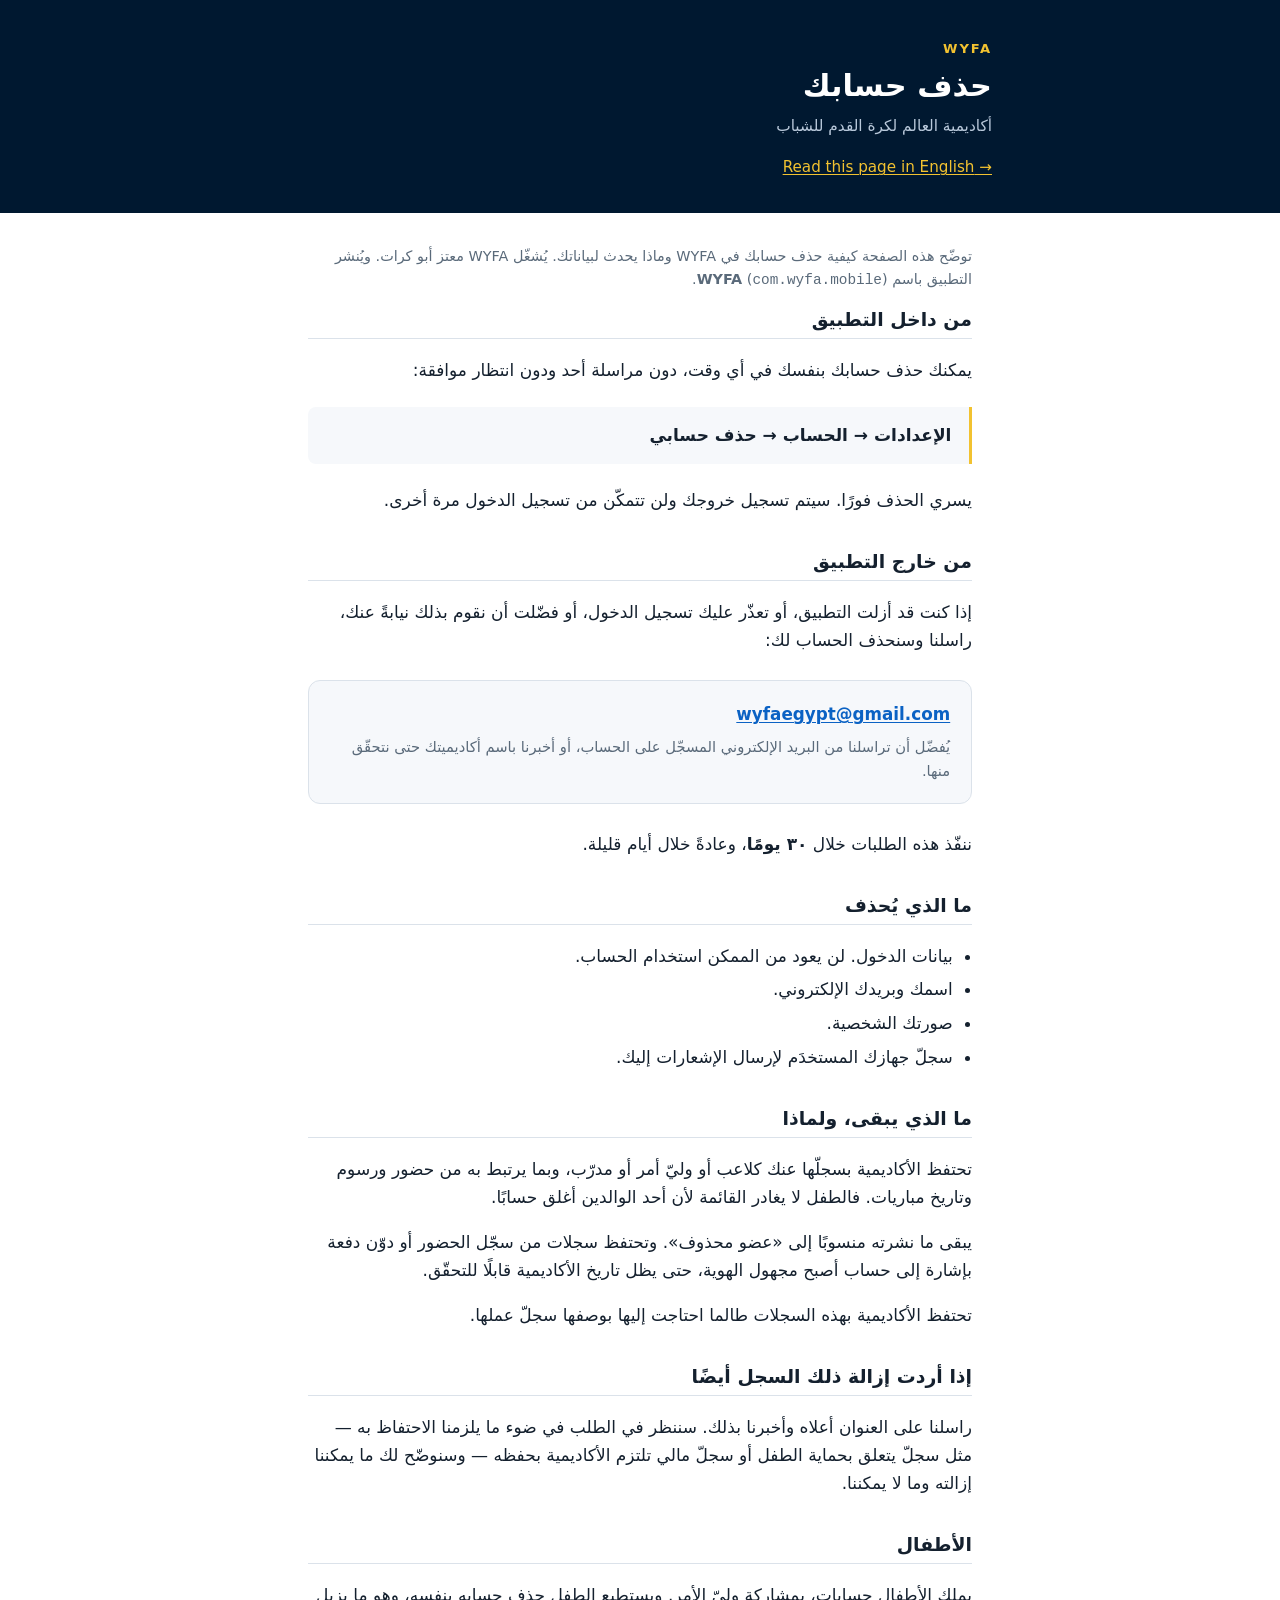
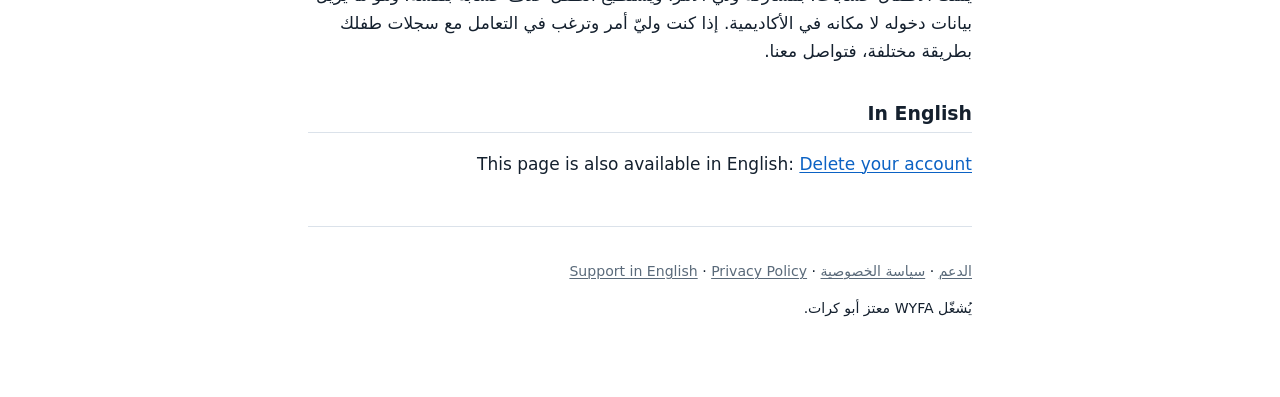
==== delete-account-ar.html @ bfca1214 "A deletion page for people who no longer have the app Google Play requires an app that offers accoun" ====
<!doctype html>
<html lang="ar" dir="rtl">
<head>
<meta charset="utf-8">
<meta name="viewport" content="width=device-width, initial-scale=1">
<title>WYFA — حذف الحساب</title>
<link rel="stylesheet" href="style.css">
</head>
<body>

<header>
  <div class="wrap">
    <p class="mark">WYFA</p>
    <h1>حذف حسابك</h1>
    <p>أكاديمية العالم لكرة القدم للشباب</p>
    <p class="langswitch"><a href="delete-account.html">&rarr; Read this page in English</a></p>
  </div>
</header>

<main>

<p class="updated">توضّح هذه الصفحة كيفية حذف حسابك في WYFA وماذا يحدث لبياناتك.
يُشغّل WYFA معتز أبو كرات. ويُنشر التطبيق باسم <strong>WYFA</strong>
(<code>com.wyfa.mobile</code>).</p>

<h2>من داخل التطبيق</h2>
<p>يمكنك حذف حسابك بنفسك في أي وقت، دون مراسلة أحد ودون انتظار موافقة:</p>
<div class="callout">
  <p style="margin:0"><strong>الإعدادات &rarr; الحساب &rarr; حذف حسابي</strong></p>
</div>
<p>يسري الحذف فورًا. سيتم تسجيل خروجك ولن تتمكّن من تسجيل الدخول مرة أخرى.</p>

<h2>من خارج التطبيق</h2>
<p>إذا كنت قد أزلت التطبيق، أو تعذّر عليك تسجيل الدخول، أو فضّلت أن نقوم بذلك
نيابةً عنك، راسلنا وسنحذف الحساب لك:</p>
<div class="contact">
  <p style="margin:0"><a href="mailto:wyfaegypt@gmail.com?subject=%D8%B7%D9%84%D8%A8%20%D8%AD%D8%B0%D9%81%20%D8%AD%D8%B3%D8%A7%D8%A8">wyfaegypt@gmail.com</a></p>
  <p style="margin:.4rem 0 0; color:var(--muted); font-size:.92rem">
  يُفضّل أن تراسلنا من البريد الإلكتروني المسجّل على الحساب، أو أخبرنا باسم
  أكاديميتك حتى نتحقّق منها.</p>
</div>
<p>ننفّذ هذه الطلبات خلال <strong>٣٠ يومًا</strong>، وعادةً خلال أيام قليلة.</p>

<h2>ما الذي يُحذف</h2>
<ul>
  <li>بيانات الدخول. لن يعود من الممكن استخدام الحساب.</li>
  <li>اسمك وبريدك الإلكتروني.</li>
  <li>صورتك الشخصية.</li>
  <li>سجلّ جهازك المستخدَم لإرسال الإشعارات إليك.</li>
</ul>

<h2>ما الذي يبقى، ولماذا</h2>
<p>تحتفظ الأكاديمية بسجلّها عنك كلاعب أو وليّ أمر أو مدرّب، وبما يرتبط به من
حضور ورسوم وتاريخ مباريات. فالطفل لا يغادر القائمة لأن أحد الوالدين أغلق
حسابًا.</p>
<p>يبقى ما نشرته منسوبًا إلى «عضو محذوف». وتحتفظ سجلات من سجّل الحضور أو دوّن
دفعة بإشارة إلى حساب أصبح مجهول الهوية، حتى يظل تاريخ الأكاديمية قابلًا
للتحقّق.</p>
<p>تحتفظ الأكاديمية بهذه السجلات طالما احتاجت إليها بوصفها سجلّ عملها.</p>

<h2>إذا أردت إزالة ذلك السجل أيضًا</h2>
<p>راسلنا على العنوان أعلاه وأخبرنا بذلك. سننظر في الطلب في ضوء ما يلزمنا
الاحتفاظ به — مثل سجلّ يتعلق بحماية الطفل أو سجلّ مالي تلتزم الأكاديمية بحفظه —
وسنوضّح لك ما يمكننا إزالته وما لا يمكننا.</p>

<h2>الأطفال</h2>
<p>يملك الأطفال حسابات، بمشاركة وليّ الأمر. ويستطيع الطفل حذف حسابه بنفسه، وهو
ما يزيل بيانات دخوله لا مكانه في الأكاديمية. إذا كنت وليّ أمر وترغب في التعامل
مع سجلات طفلك بطريقة مختلفة، فتواصل معنا.</p>

<h2>In English</h2>
<p>This page is also available in English:
<a href="delete-account.html">Delete your account</a></p>

<footer>
  <p><a href="support-ar.html">الدعم</a> &middot;
     <a href="privacy-ar.html">سياسة الخصوصية</a> &middot;
     <a href="index.html">Support in English</a> &middot;
     <a href="privacy.html">Privacy Policy</a></p>
  <p>يُشغّل WYFA معتز أبو كرات.</p>
</footer>

</main>
</body>
</html>
---- style.css ----
/* WYFA — public legal and support pages.
   One stylesheet for all three pages. Logical properties throughout, so the
   Arabic page needs nothing but dir="rtl" on <html>. */

:root {
  --navy:   #001830;
  --navy-2: #0a2540;
  --gold:   #f2c230;
  --ink:    #14202e;
  --muted:  #5a6a7a;
  --line:   #dbe2ea;
  --bg:     #ffffff;
  --bg-alt: #f6f8fb;
}

@media (prefers-color-scheme: dark) {
  :root {
    --ink:    #e8eef5;
    --muted:  #9fb0c2;
    --line:   #24384f;
    --bg:     #04101f;
    --bg-alt: #0a1c30;
  }
}

* { box-sizing: border-box; }

body {
  margin: 0;
  background: var(--bg);
  color: var(--ink);
  font: 17px/1.65 -apple-system, BlinkMacSystemFont, "Segoe UI", system-ui, sans-serif;
  -webkit-text-size-adjust: 100%;
}

header {
  background: var(--navy);
  color: #fff;
  padding: 2.4rem 1.25rem 2rem;
}

header .wrap { max-width: 44rem; margin-inline: auto; }

header .mark {
  font-weight: 800;
  letter-spacing: .14em;
  color: var(--gold);
  font-size: .82rem;
  margin: 0 0 .5rem;
}

header h1 { margin: 0; font-size: 1.9rem; line-height: 1.2; }
header p  { margin: .6rem 0 0; color: #b9c9db; font-size: .96rem; }

main { max-width: 44rem; margin-inline: auto; padding: 2rem 1.25rem 4rem; }

h2 {
  margin: 2.2rem 0 .6rem;
  font-size: 1.18rem;
  line-height: 1.3;
  padding-block-end: .4rem;
  border-block-end: 1px solid var(--line);
}

h2:first-of-type { margin-block-start: .5rem; }

p, li { color: var(--ink); }
ul { padding-inline-start: 1.2rem; }
li { margin-block: .35rem; }
strong { font-weight: 650; }

a { color: #0b62c4; text-decoration-thickness: 1px; text-underline-offset: 2px; }
@media (prefers-color-scheme: dark) { a { color: #6fb3ff; } }

.updated { color: var(--muted); font-size: .9rem; margin-block-start: 0; }

.callout {
  background: var(--bg-alt);
  border-inline-start: 3px solid var(--gold);
  padding: .9rem 1.1rem;
  border-radius: 0 8px 8px 0;
  margin: 1.4rem 0;
}
[dir="rtl"] .callout { border-radius: 8px 0 0 8px; }

.contact {
  background: var(--bg-alt);
  border: 1px solid var(--line);
  border-radius: 12px;
  padding: 1.2rem 1.3rem;
  margin: 1.6rem 0;
}
.contact a { font-weight: 650; font-size: 1.05rem; }

.langswitch { margin-block-start: 1rem; font-size: .95rem; }
.langswitch a { color: var(--gold); }

footer {
  border-block-start: 1px solid var(--line);
  margin-block-start: 3rem;
  padding-block-start: 1.2rem;
  color: var(--muted);
  font-size: .88rem;
}

footer a { color: var(--muted); }
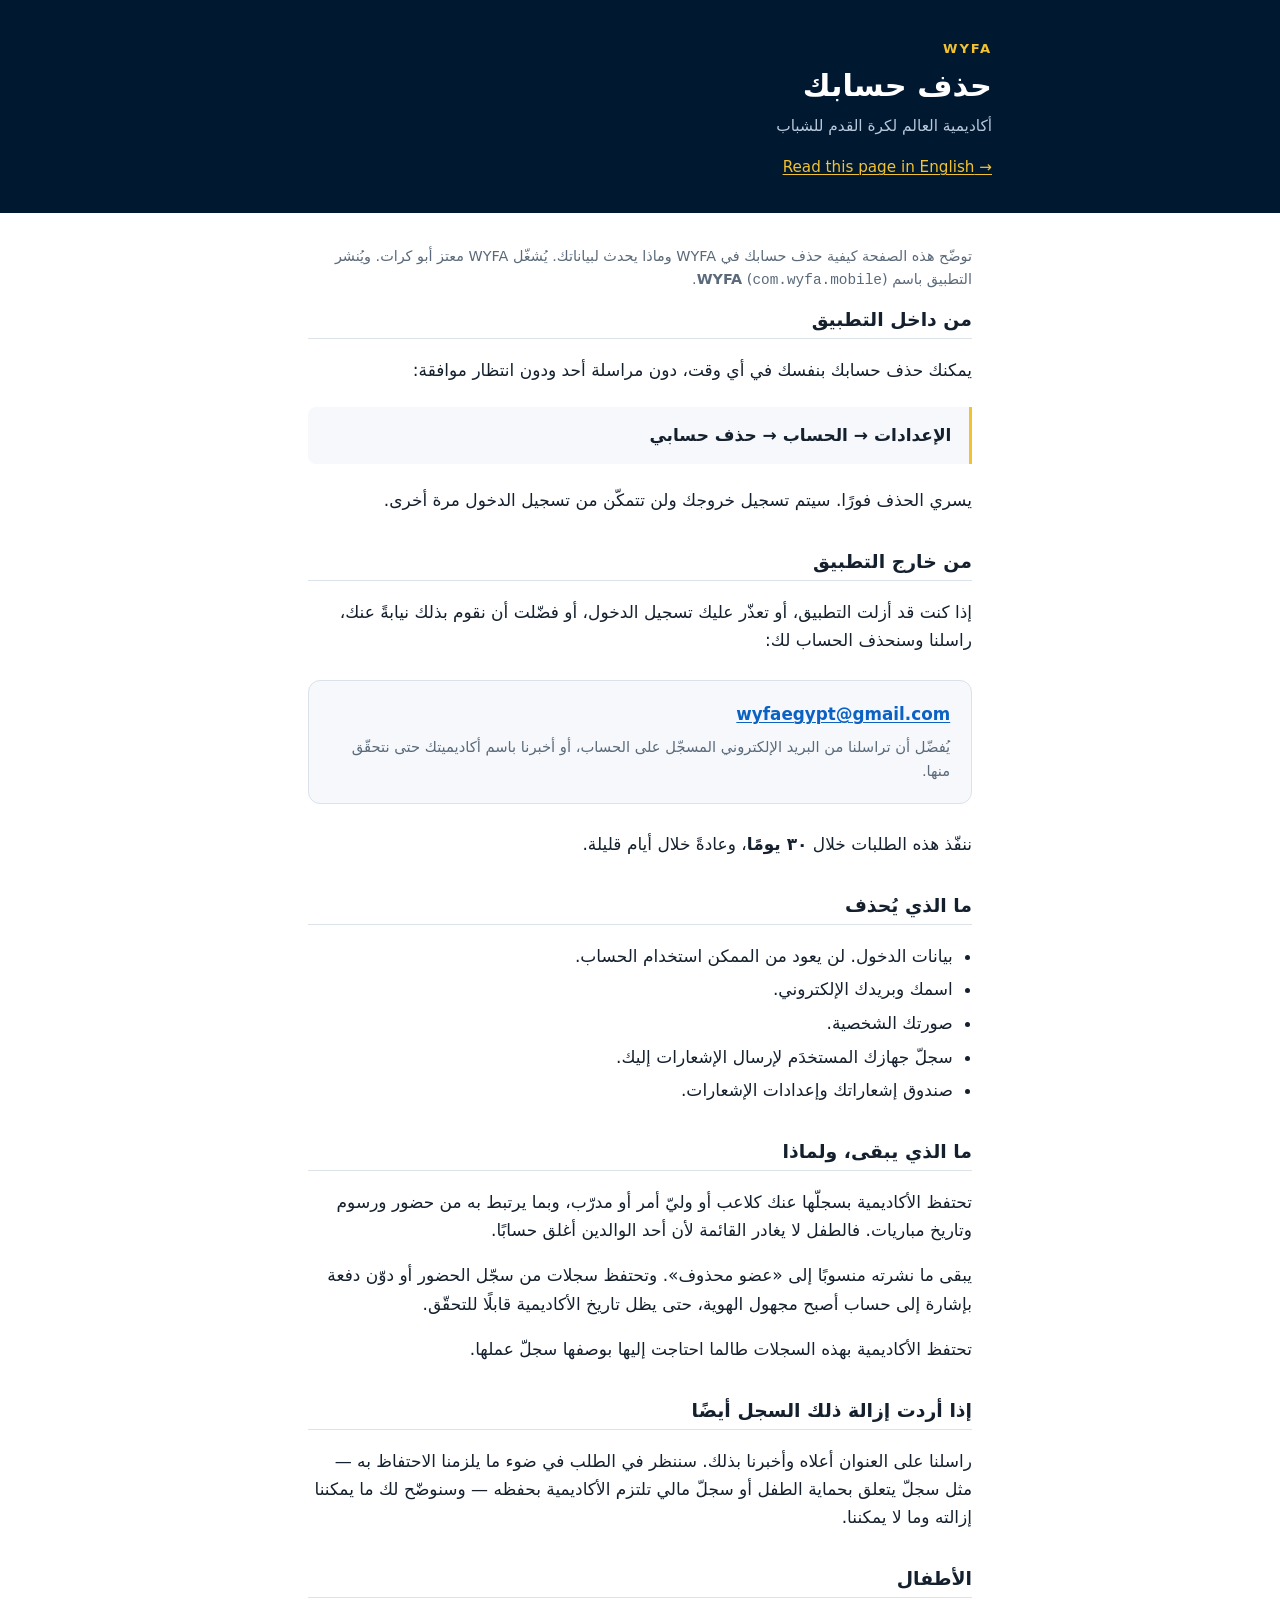
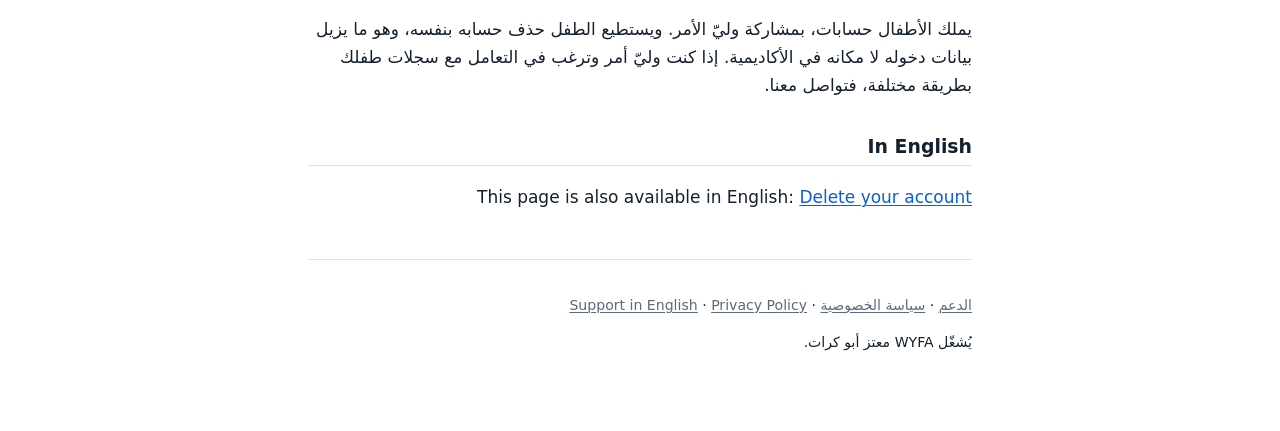
==== commit 636d5f19: "The policy names the notification inbox, what happens when a player leaves the academy, and that del" ====
--- a/delete-account-ar.html
+++ b/delete-account-ar.html
@@ -47,6 +47,7 @@
   <li>اسمك وبريدك الإلكتروني.</li>
   <li>صورتك الشخصية.</li>
   <li>سجلّ جهازك المستخدَم لإرسال الإشعارات إليك.</li>
+  <li>صندوق إشعاراتك وإعدادات الإشعارات.</li>
 </ul>
 
 <h2>ما الذي يبقى، ولماذا</h2>
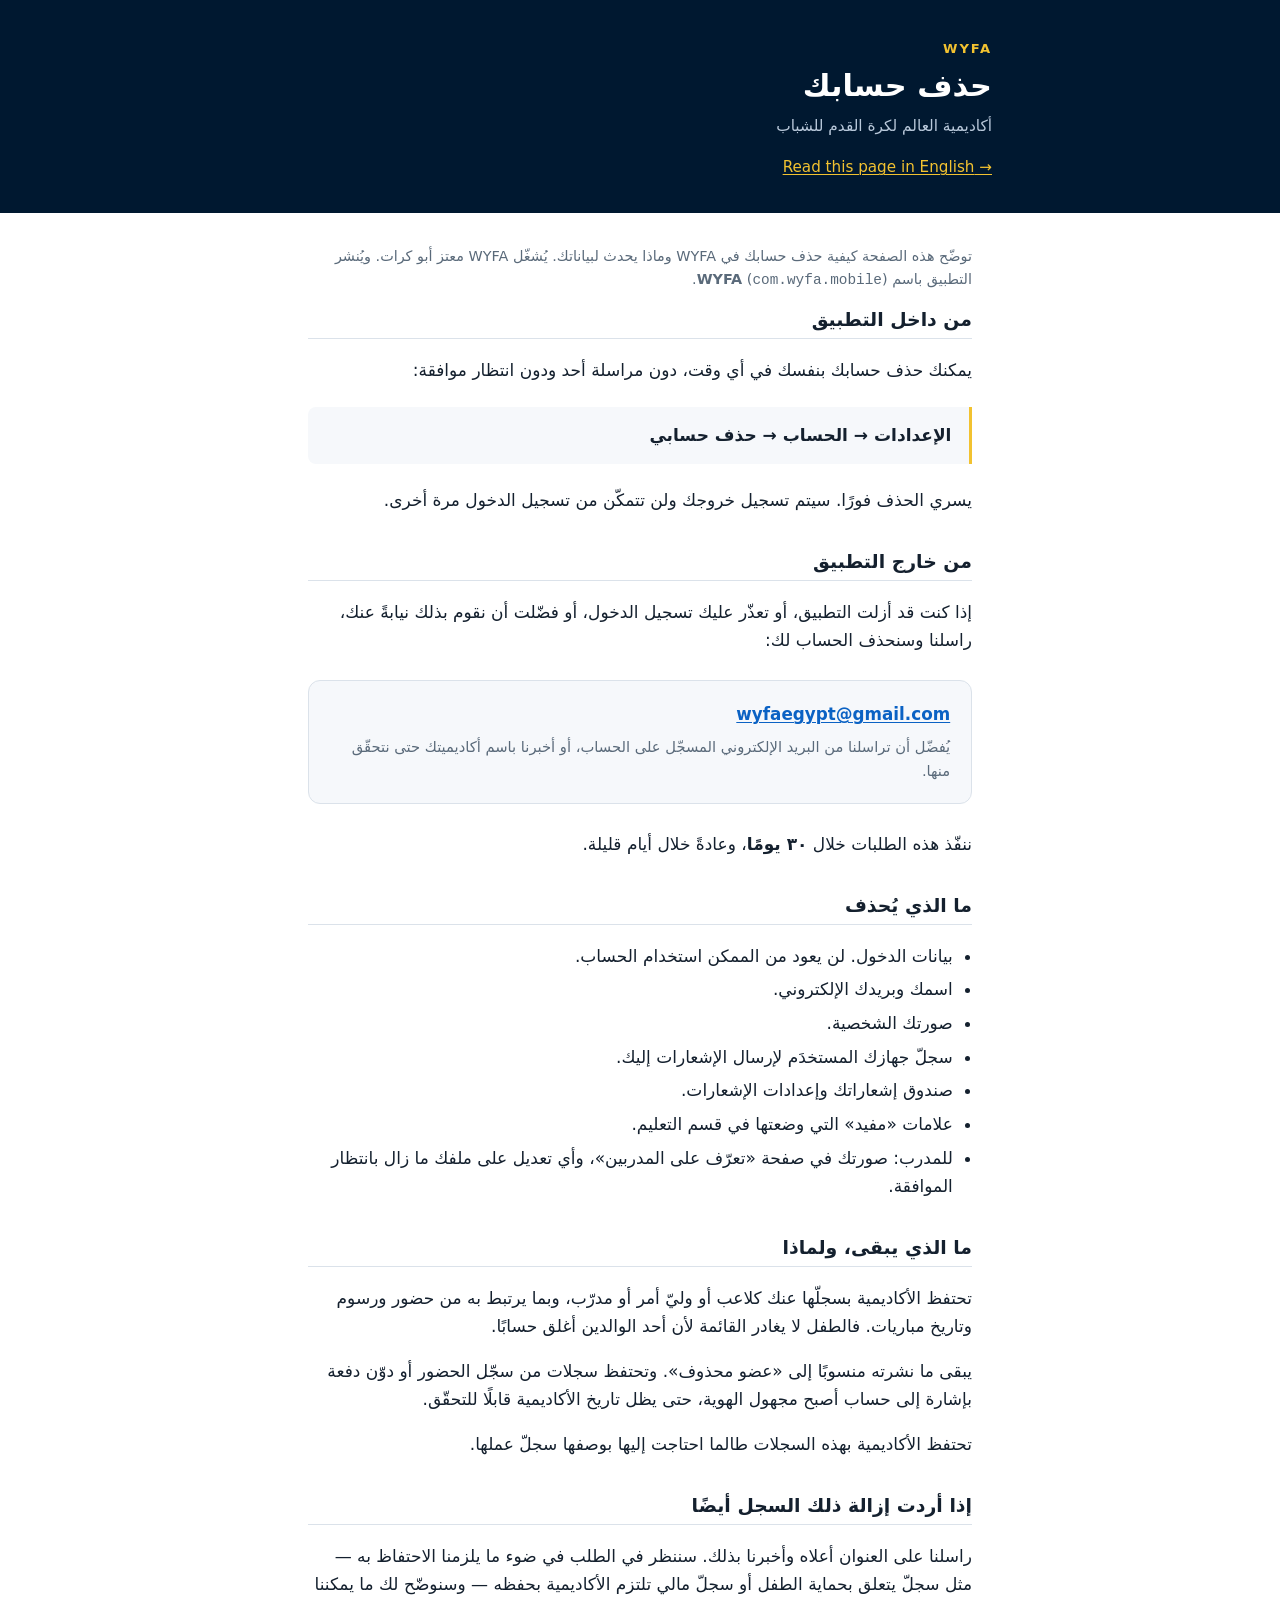
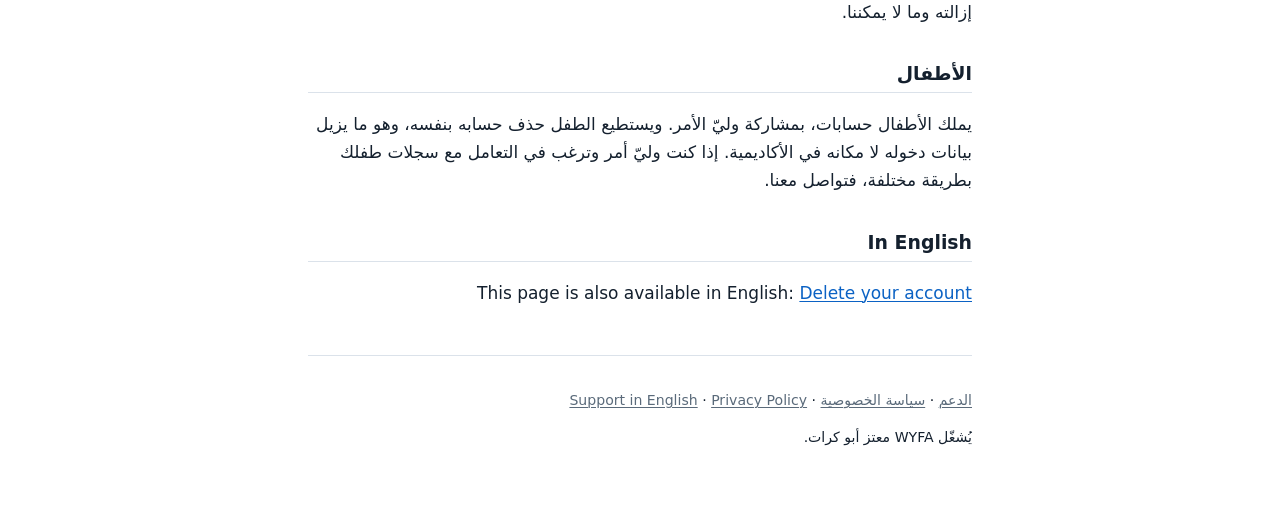
==== commit 7aa14825: "The policy describes Meet the Coaches and the Education feed, says what deleting an account now also" ====
--- a/delete-account-ar.html
+++ b/delete-account-ar.html
@@ -48,6 +48,9 @@
   <li>صورتك الشخصية.</li>
   <li>سجلّ جهازك المستخدَم لإرسال الإشعارات إليك.</li>
   <li>صندوق إشعاراتك وإعدادات الإشعارات.</li>
+  <li>علامات «مفيد» التي وضعتها في قسم التعليم.</li>
+  <li>للمدرب: صورتك في صفحة «تعرّف على المدربين»، وأي تعديل على ملفك ما زال
+  بانتظار الموافقة.</li>
 </ul>
 
 <h2>ما الذي يبقى، ولماذا</h2>
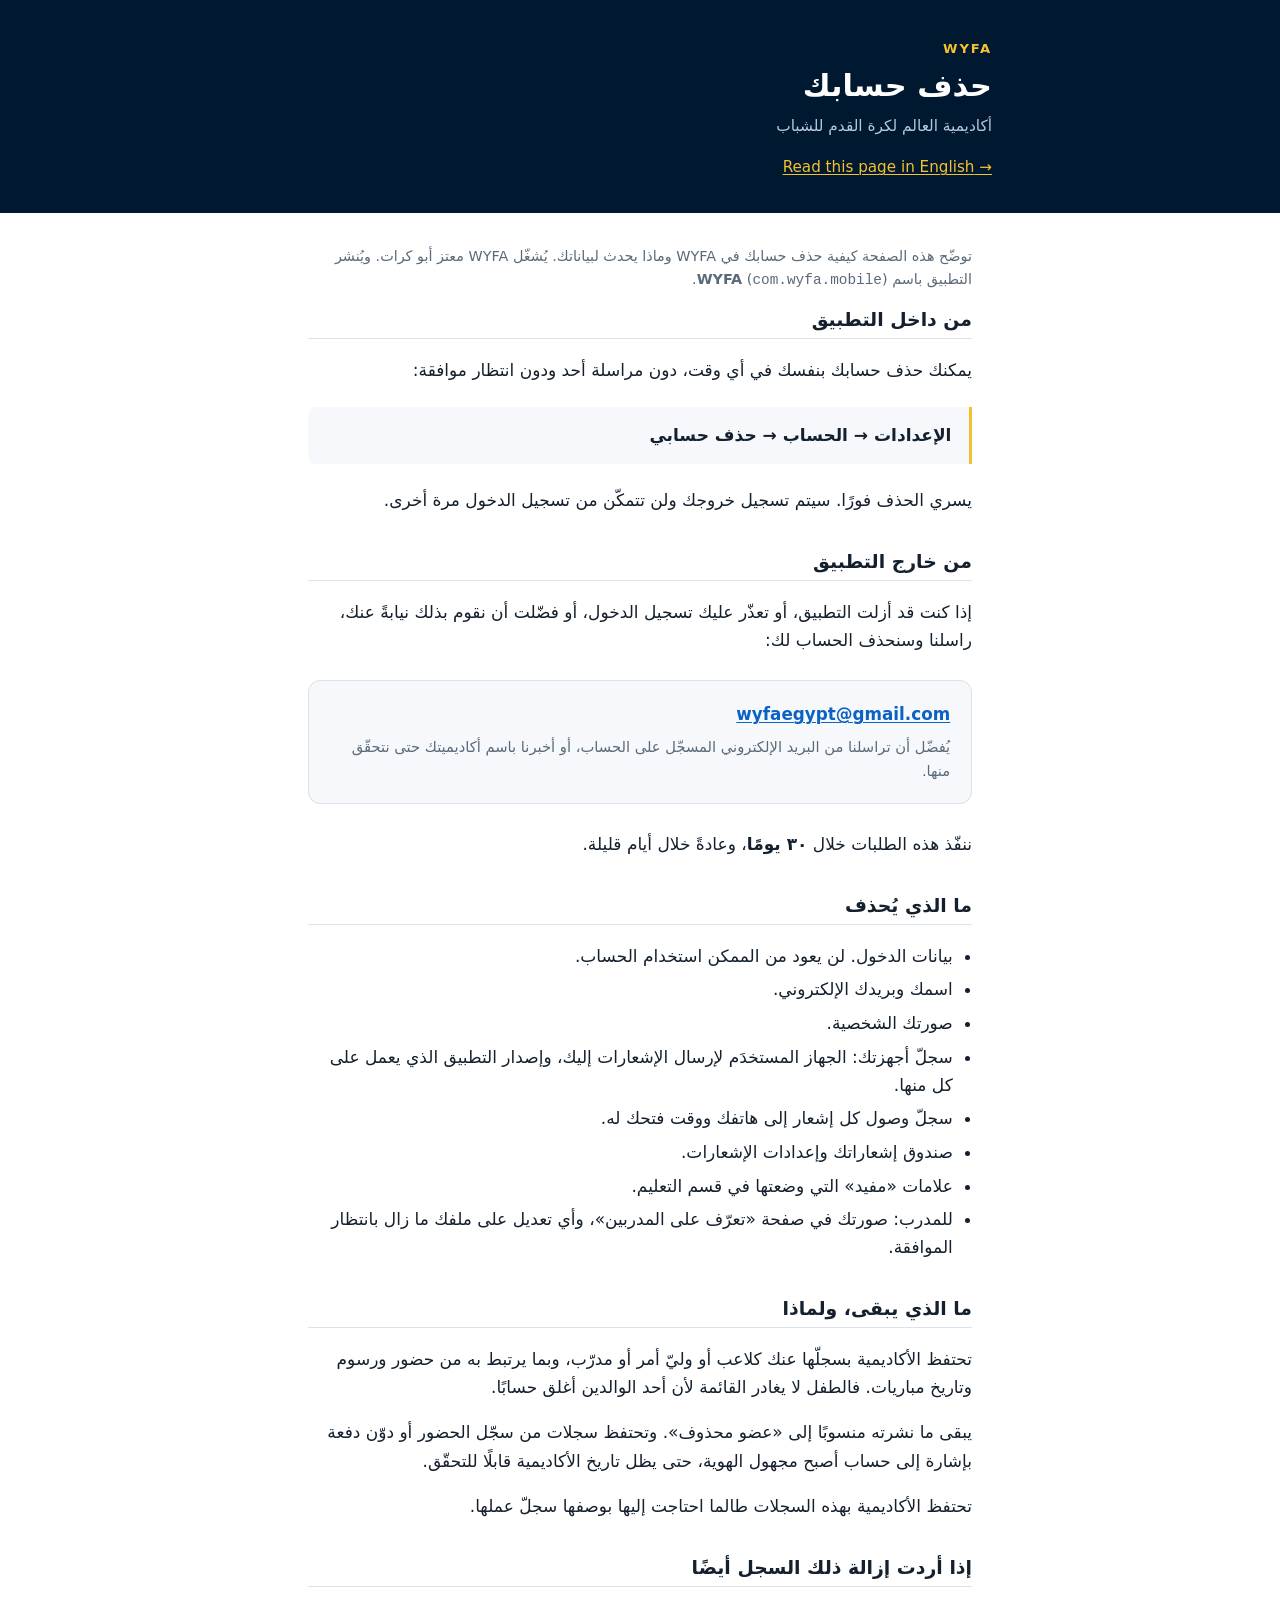
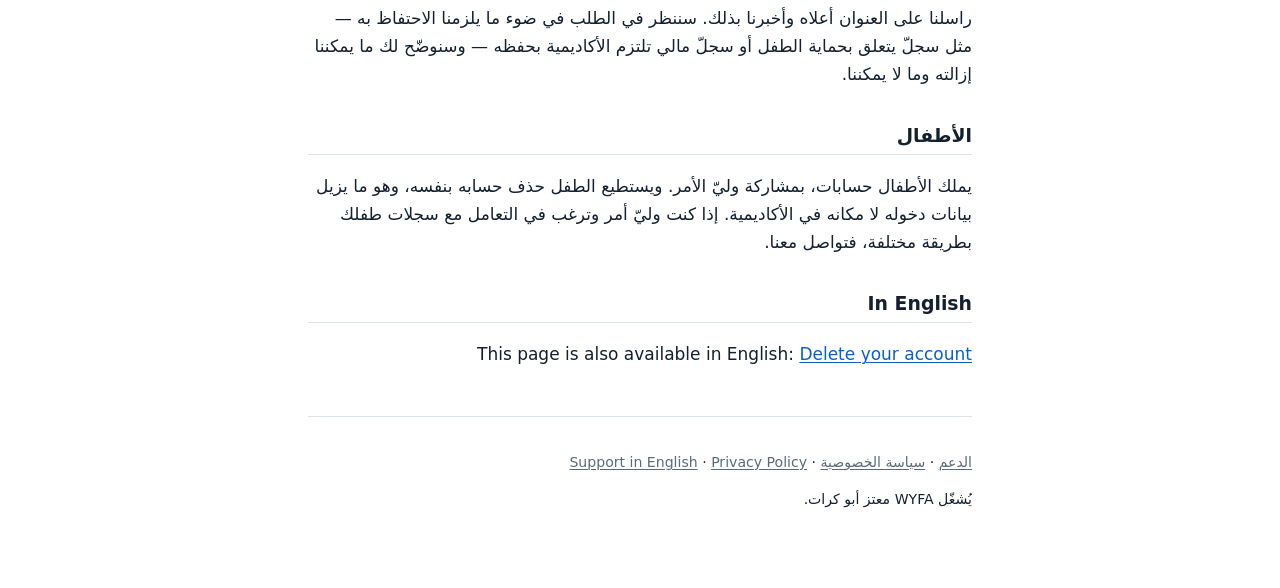
==== commit e7e48326: "The policy says what the device list keeps and who sees it, and deletion removes the phone records a" ====
--- a/delete-account-ar.html
+++ b/delete-account-ar.html
@@ -46,7 +46,9 @@
   <li>بيانات الدخول. لن يعود من الممكن استخدام الحساب.</li>
   <li>اسمك وبريدك الإلكتروني.</li>
   <li>صورتك الشخصية.</li>
-  <li>سجلّ جهازك المستخدَم لإرسال الإشعارات إليك.</li>
+  <li>سجلّ أجهزتك: الجهاز المستخدَم لإرسال الإشعارات إليك، وإصدار التطبيق
+  الذي يعمل على كل منها.</li>
+  <li>سجلّ وصول كل إشعار إلى هاتفك ووقت فتحك له.</li>
   <li>صندوق إشعاراتك وإعدادات الإشعارات.</li>
   <li>علامات «مفيد» التي وضعتها في قسم التعليم.</li>
   <li>للمدرب: صورتك في صفحة «تعرّف على المدربين»، وأي تعديل على ملفك ما زال
